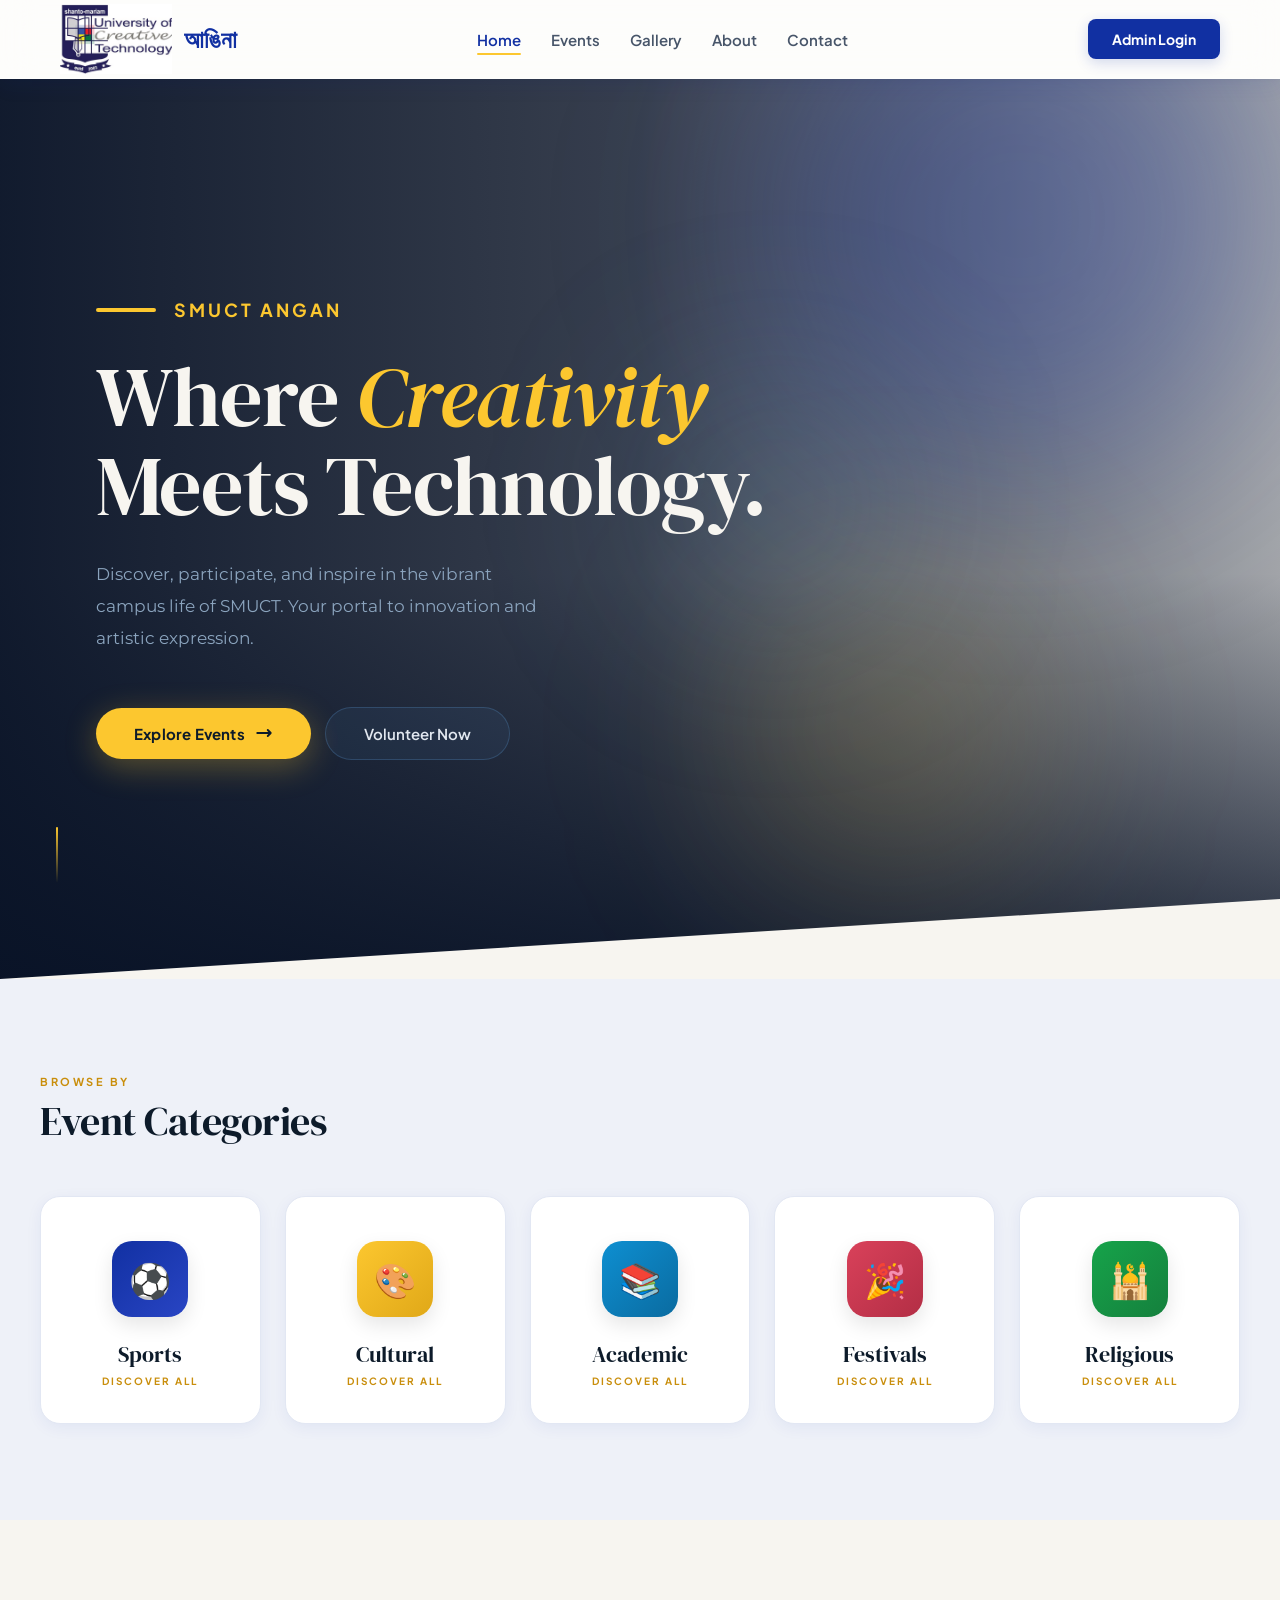
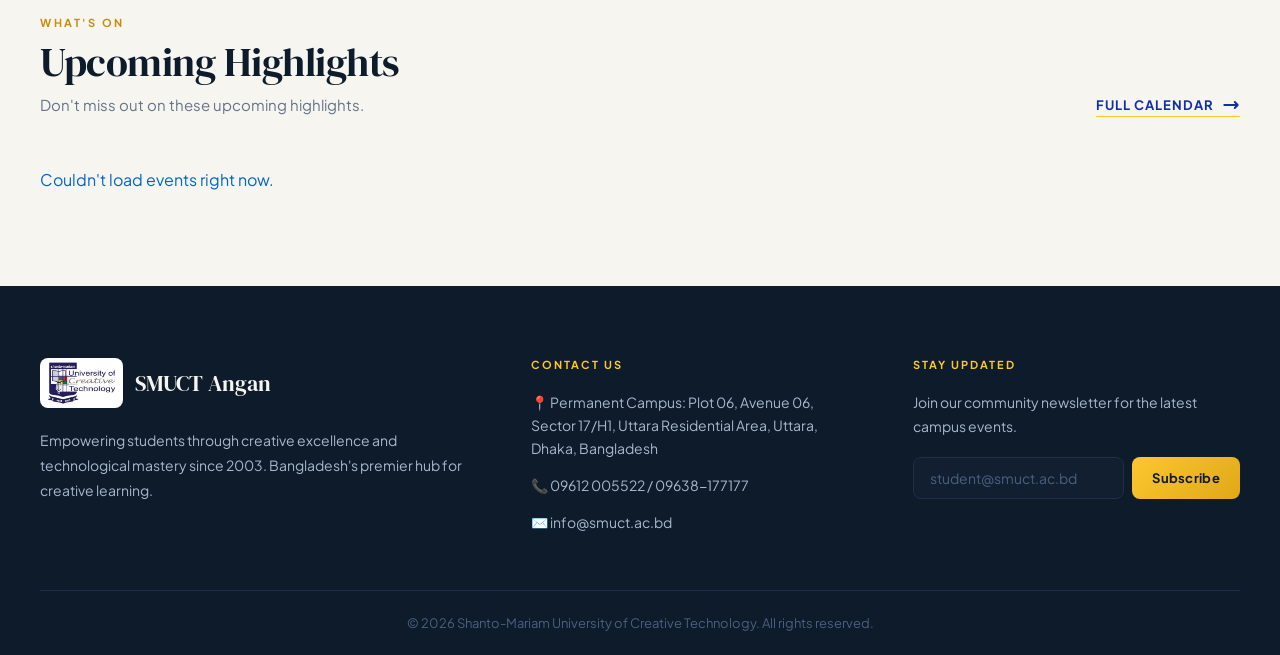
==== index.html @ e8508b2b "fix: harden admin API and clean up dead code" ====
<!DOCTYPE html>
<html lang="en">
<head>
    <meta charset="UTF-8">
    <meta name="viewport" content="width=device-width, initial-scale=1.0">
    <title>SMUCT Angan</title>
    <link href="https://fonts.googleapis.com/css2?family=DM+Serif+Display:ital@0;1&family=Plus+Jakarta+Sans:wght@300;400;500;600;700;800&family=Montserrat:wght@400;500;600&display=swap" rel="stylesheet">
    <link rel="stylesheet" href="css/style.css">
    <link rel="stylesheet" href="css/index.css">
</head>
<body>

    <!-- Navbar -->
    <header class="navbar">
        <div class="navbar-container">
            <a href="index.html" class="navbar-logo">
                <img src="images/smuct-logo.png" alt="SMUCT Angan" class="navbar-logo-img">
                <span class="navbar-logo-text">আঙিনা</span>
            </a>
            <nav class="navbar-links">
                <a href="index.html" class="active">Home</a>
                <a href="events.html">Events</a>
                <a href="gallery.html">Gallery</a>
                <a href="about.html">About</a>
                <a href="contact.html">Contact</a>
            </nav>
            <a href="login.html" class="navbar-btn">Admin Login</a>
        </div>
    </header>

    <!-- Hero -->
    <section class="hero">
        <div class="hero-bg"></div>
        <div class="hero-overlay"></div>
        <div class="hero-orb hero-orb-1"></div>
        <div class="hero-orb hero-orb-2"></div>
        <div class="hero-orb hero-orb-3"></div>
        <div class="hero-content">
            <div class="hero-rule"></div>
            <h1 class="hero-title">
                Where <em class="hero-highlight">Creativity</em><br>Meets Technology.
            </h1>
            <p class="hero-subtitle">Discover, participate, and inspire in the vibrant campus life of SMUCT. Your portal to innovation and artistic expression.</p>
            <div class="hero-buttons">
                <a href="events.html" class="hero-btn-primary">
                    Explore Events
                    <svg width="18" height="18" fill="none" stroke="currentColor" viewBox="0 0 24 24"><path d="M17 8l4 4m0 0l-4 4m4-4H3" stroke-width="2.5" stroke-linecap="round" stroke-linejoin="round"/></svg>
                </a>
                <a href="volunteer.html" class="hero-btn-secondary">Volunteer Now</a>
            </div>
        </div>
        <div class="hero-scroll">
            <div class="hero-scroll-line"></div>
        </div>
        <div class="hero-cut"></div>
    </section>

    <!-- Categories -->
    <section class="categories">
        <div class="section-container">
            <div class="section-header">
                <p class="section-eyebrow">Browse By</p>
                <h2 class="section-title-left">Event Categories</h2>
            </div>
            <div class="categories-grid">

                <a href="events.html" class="category-card">
                    <div class="category-icon icon-sports">⚽</div>
                    <h3>Sports</h3>
                    <p>Discover all</p>
                </a>

                <a href="events.html" class="category-card">
                    <div class="category-icon icon-cultural">🎨</div>
                    <h3>Cultural</h3>
                    <p>Discover all</p>
                </a>

                <a href="events.html" class="category-card">
                    <div class="category-icon icon-academic">📚</div>
                    <h3>Academic</h3>
                    <p>Discover all</p>
                </a>

                <a href="events.html" class="category-card">
                    <div class="category-icon icon-festivals">🎉</div>
                    <h3>Festivals</h3>
                    <p>Discover all</p>
                </a>

                <a href="events.html" class="category-card">
                    <div class="category-icon icon-religious">🕌</div>
                    <h3>Religious</h3>
                    <p>Discover all</p>
                </a>

            </div>
        </div>
    </section>

    <!-- Events Preview -->
    <section class="events-preview">
        <div class="section-container">
            <div class="events-preview-header">
                <div>
                    <p class="section-eyebrow">What's On</p>
                    <h2 class="section-title-left">Upcoming Highlights</h2>
                    <p class="section-subtitle-left">Don't miss out on these upcoming highlights.</p>
                </div>
                <a href="events.html" class="full-calendar-link">
                    Full Calendar
                    <svg width="18" height="18" fill="none" stroke="currentColor" viewBox="0 0 24 24">
                        <path d="M17 8l4 4m0 0l-4 4m4-4H3" stroke-width="2.5" stroke-linecap="round" stroke-linejoin="round"/>
                    </svg>
                </a>
            </div>

            <div class="events-grid" id="events-preview-grid"><p style="grid-column:1/-1;">Loading events…</p></div>
        </div>
    </section>

    <!-- Footer -->
    <footer class="footer">
        <div class="footer-container">

            <div class="footer-brand">
                <div class="footer-logo-wrap">
                    <img src="images/smuct-logo.png" alt="SMUCT" class="footer-logo-img">
                    <span class="footer-logo-text">SMUCT Angan</span>
                </div>
                <p class="footer-tagline">Empowering students through creative excellence and technological mastery since 2003. Bangladesh's premier hub for creative learning.</p>
            </div>

            <div class="footer-contact">
                <h4>Contact Us</h4>
                <ul>
                    <li>📍 Permanent Campus: Plot 06, Avenue 06, Sector 17/H1, Uttara Residential Area, Uttara, Dhaka, Bangladesh</li>
                    <li>📞 09612 005522 / 09638-177177</li>
                    <li>✉️ info@smuct.ac.bd</li>
                </ul>
            </div>

            <div class="footer-newsletter">
                <h4>Stay Updated</h4>
                <p>Join our community newsletter for the latest campus events.</p>
                <div class="newsletter-form">
                    <input type="email" id="newsletter-email" placeholder="student@smuct.ac.bd">
                    <button onclick="handleNewsletter()">Subscribe</button>
                </div>
                <p id="newsletter-msg" style="font-size:13px; font-weight:600; margin-top:10px;"></p>
            </div>

        </div>
        <div class="footer-bottom">
            <p>&copy; 2026 Shanto-Mariam University of Creative Technology. All rights reserved.</p>
        </div>
    </footer>

    <script src="js/main.js"></script>
    <script>
    fetch('php/events/read.php')
        .then(res => res.json())
        .then(data => {
            var upcoming = data.filter(e => e.status === 'upcoming').slice(0, 3);
            document.getElementById('events-preview-grid').innerHTML = upcoming.map(e => `
                <div class="event-card">
                    <div class="event-card-img">
                        <img src="${e.image_url || 'images/1.jpg'}" alt="${e.title}">
                        <span class="event-badge badge-${e.category}">${e.category}</span>
                    </div>
                    <div class="event-card-body">
                        <p class="event-date">📅 ${e.event_date}</p>
                        <h3 class="event-title">${e.title}</h3>
                        <p class="event-desc">${e.description || ''}</p>
                        <a href="details.html?id=${e.id}" class="event-btn">View Details</a>
                    </div>
                </div>
            `).join('');
        })
        .catch(() => {
            document.getElementById('events-preview-grid').innerHTML = '<p style="grid-column:1/-1;">Couldn\'t load events right now.</p>';
        });
    </script>
</body>
</html>
---- css/style.css ----
/* ===== HERO ===== */

@keyframes heroFadeUp {
    from { opacity: 0; transform: translateY(32px); }
    to   { opacity: 1; transform: translateY(0); }
}

@keyframes orbFloat {
    0%, 100% { transform: translateY(0) scale(1); }
    50%       { transform: translateY(-30px) scale(1.05); }
}

@keyframes scrollPulse {
    0%, 100% { transform: scaleY(1); opacity: 0.4; }
    50%       { transform: scaleY(0.35); opacity: 1; }
}

.hero {
    position: relative;
    height: 100vh;
    min-height: 700px;
    display: flex;
    align-items: center;
    overflow: hidden;
}

.hero-bg {
    position: absolute;
    inset: 0;
    background-image: url('../images/8.JPG');
    background-size: cover;
    background-position: center;
    transform: scale(1.06);
    z-index: 0;
}

.hero-overlay {
    position: absolute;
    inset: 0;
    background:
        linear-gradient(to right, rgba(8, 18, 38, 0.96) 0%, rgba(8, 18, 38, 0.80) 50%, rgba(8, 18, 38, 0.35) 100%),
        linear-gradient(to top, rgba(8, 18, 38, 0.85) 0%, transparent 45%);
    z-index: 1;
}

.hero-orb {
    position: absolute;
    border-radius: 50%;
    filter: blur(100px);
    z-index: 2;
    pointer-events: none;
    animation: orbFloat 10s ease-in-out infinite;
}

.hero-orb-1 {
    width: 520px;
    height: 520px;
    background: rgba(17, 48, 162, 0.3);
    top: -120px;
    right: 0%;
    animation-delay: 0s;
}

.hero-orb-2 {
    width: 320px;
    height: 320px;
    background: rgba(252, 199, 47, 0.15);
    bottom: 10%;
    right: 18%;
    animation-delay: 3.5s;
}

.hero-orb-3 {
    width: 220px;
    height: 220px;
    background: rgba(91, 155, 213, 0.18);
    top: 35%;
    left: 52%;
    animation-delay: 6s;
}

.hero-content {
    position: relative;
    z-index: 10;
    width: 100%;
    max-width: 1200px;
    margin: 0 auto;
    padding: 0 56px;
    color: #ffffff;
}

.hero-rule {
    display: flex;
    align-items: center;
    gap: 18px;
    margin-bottom: 32px;
    animation: heroFadeUp 0.5s ease both;
    animation-delay: 0.05s;
}

.hero-rule::before {
    content: '';
    display: block;
    width: 60px;
    height: 4px;
    background: #FCC72F;
    border-radius: 2px;
}

.hero-rule::after {
    content: 'SMUCT ANGAN';
    font-size: 18px;
    font-weight: 700;
    color: #FCC72F;
    letter-spacing: 3px;
    text-transform: uppercase;
}

.hero-title {
    font-family: 'DM Serif Display', serif;
    font-size: 84px;
    font-weight: 400;
    line-height: 1.05;
    letter-spacing: -1px;
    margin-bottom: 28px;
    max-width: 760px;
    animation: heroFadeUp 0.6s ease both;
    animation-delay: 0.15s;
    color: #f7f5f0;
}

.hero-highlight {
    font-style: italic;
    color: #FCC72F;
}

.hero-subtitle {
    font-family: 'Montserrat', sans-serif;
    font-size: 17px;
    color: #8ba4be;
    margin-bottom: 52px;
    font-weight: 400;
    max-width: 460px;
    line-height: 1.9;
    animation: heroFadeUp 0.6s ease both;
    animation-delay: 0.3s;
}

.hero-buttons {
    display: flex;
    gap: 14px;
    flex-wrap: wrap;
    align-items: center;
    animation: heroFadeUp 0.6s ease both;
    animation-delay: 0.45s;
}

.hero-btn-primary {
    display: inline-flex;
    align-items: center;
    gap: 10px;
    background: linear-gradient(135deg, #FCC72F 0%, #FCC72F 100%);
    color: #0d1b2a;
    padding: 16px 38px;
    border-radius: 999px;
    font-size: 15px;
    font-weight: 700;
    letter-spacing: 0.2px;
    transition: all 0.25s ease;
    box-shadow: 0 8px 32px rgba(252, 199, 47, 0.3);
}

.hero-btn-primary:hover {
    transform: translateY(-3px);
    box-shadow: 0 16px 48px rgba(252, 199, 47, 0.45);
}

.hero-btn-secondary {
    display: inline-flex;
    align-items: center;
    background: rgba(91, 155, 213, 0.08);
    color: #e2e8f0;
    padding: 16px 38px;
    border-radius: 999px;
    font-size: 15px;
    font-weight: 600;
    border: 1px solid rgba(91, 155, 213, 0.25);
    backdrop-filter: blur(12px);
    transition: all 0.25s ease;
}

.hero-btn-secondary:hover {
    background: rgba(91, 155, 213, 0.15);
    border-color: rgba(91, 155, 213, 0.45);
    transform: translateY(-3px);
    color: #ffffff;
}

.hero-scroll {
    position: absolute;
    bottom: 96px;
    left: 56px;
    z-index: 10;
}

.hero-scroll-line {
    width: 1.5px;
    height: 56px;
    background: linear-gradient(to bottom, #FCC72F, transparent);
    border-radius: 2px;
    animation: scrollPulse 2.2s ease-in-out infinite;
    transform-origin: top;
}

.hero-cut {
    position: absolute;
    bottom: 0;
    left: 0;
    right: 0;
    height: 80px;
    background-color: #f7f5f0;
    clip-path: polygon(0 100%, 100% 100%, 100% 0);
    z-index: 10;
}
---- css/index.css ----
/* ===== BASE ===== */

* {
    margin: 0;
    padding: 0;
    box-sizing: border-box;
}

body {
    font-family: 'Plus Jakarta Sans', sans-serif;
    background-color: #f7f5f0;
    color: #0164ce;
}

a {
    text-decoration: none;
    color: inherit;
}

img {
    max-width: 100%;
    display: block;
}


/* ===== NAVBAR ===== */

.navbar {
    position: sticky;
    top: 0;
    z-index: 1000;
    background: rgba(255, 255, 255, 0.75);
    backdrop-filter: blur(16px);
    -webkit-backdrop-filter: blur(16px);
    border-bottom: 1px solid rgba(255, 255, 255, 0.35);
    box-shadow:
        0 6px 20px rgba(17, 48, 162, 0.08),
        0 2px 6px rgba(0, 0, 0, 0.03);
    transition: all 0.3s ease;
}

.navbar-container {
    max-width: 1200px;
    margin: 0 auto;
    padding: 0 20px;
    min-height: 78px;
    display: flex;
    align-items: center;
    justify-content: space-between;
}

.navbar-logo {
    display: flex;
    align-items: center;
    gap: 12px;
}

.navbar-logo-img {
    height: 70px;
    width: auto;
    object-fit: contain;
    transition: transform 0.3s ease;
}

.navbar-logo:hover .navbar-logo-img {
    transform: scale(1.03);
}

.navbar-logo-text {
    font-family: 'DM Serif Display', serif;
    font-size: 24px;
    font-weight: 700;
    color: #1130A2;
    letter-spacing: 0.4px;
    white-space: nowrap;
}

.navbar-links {
    display: flex;
    align-items: center;
    gap: 30px;
}

.navbar-links a {
    position: relative;
    font-size: 15px;
    font-weight: 600;
    color: #475569;
    transition: color 0.25s ease;
}

.navbar-links a:hover,
.navbar-links a.active {
    color: #1130A2;
}

.navbar-links a::after {
    content: '';
    position: absolute;
    left: 50%;
    bottom: -6px;
    width: 0;
    height: 2px;
    background: #FCC72F;
    border-radius: 10px;
    transform: translateX(-50%);
    transition: width 0.3s ease;
}

.navbar-links a:hover::after,
.navbar-links a.active::after {
    width: 100%;
}

.navbar-btn {
    display: inline-flex;
    align-items: center;
    justify-content: center;
    padding: 11px 24px;
    background: #1130A2;
    color: #ffffff;
    border-radius: 8px;
    font-size: 14px;
    font-weight: 700;
    box-shadow: 0 4px 14px rgba(17, 48, 162, 0.18);
    transition: all 0.3s ease;
}

.navbar-btn:hover {
    background: #FCC72F;
    color: #0f172a;
    transform: translateY(-2px);
    box-shadow: 0 8px 18px rgba(252, 199, 47, 0.3);
}

@media (max-width: 768px) {
    .navbar-container {
        min-height: 70px;
        padding: 0 15px;
    }
    .navbar-logo-img { height: 58px; }
    .navbar-logo-text { font-size: 20px; }
    .navbar-links { gap: 20px; }
    .navbar-links a { font-size: 14px; }
    .navbar-btn { padding: 10px 18px; font-size: 13px; }
}


/* ===== SHARED LAYOUT ===== */

.section-container {
    max-width: 1200px;
    margin: 0 auto;
}

.section-eyebrow {
    font-size: 11px;
    font-weight: 700;
    color: #c98e0c;
    text-transform: uppercase;
    letter-spacing: 2.5px;
    margin-bottom: 10px;
}

.section-header {
    margin-bottom: 52px;
}

.section-title-left {
    font-family: 'DM Serif Display', serif;
    font-size: 40px;
    font-weight: 400;
    color: #0d1b2a;
    letter-spacing: -0.5px;
    line-height: 1.15;
}

.section-subtitle-left {
    font-size: 15px;
    color: #64748b;
    margin-top: 8px;
    line-height: 1.6;
}


/* ===== CATEGORIES ===== */

.categories {
    padding: 96px 32px;
    background-color: #eef1f8;
}

.categories-grid {
    display: grid;
    grid-template-columns: repeat(5, 1fr);
    gap: 24px;
}

.category-card {
    position: relative;
    background: #ffffff;
    padding: 44px 24px 36px;
    border-radius: 20px;
    border: 1.5px solid #e2e7f3;
    box-shadow: 0 4px 16px rgba(17, 48, 162, 0.06);
    display: flex;
    flex-direction: column;
    align-items: center;
    text-align: center;
    cursor: pointer;
    color: inherit;
    transition: all 0.4s ease;
    z-index: 0;
}

/* Gradient glow border */
.category-card::before {
    content: '';
    position: absolute;
    inset: -2px;
    border-radius: 22px;
    background: #FCC72F;
    z-index: -1;
    opacity: 0;
    transition: opacity 0.4s ease;
}

.category-card:hover {
    border-color: transparent;
    background: rgba(225, 232, 248, 0.55);
    backdrop-filter: blur(20px);
    -webkit-backdrop-filter: blur(20px);
    box-shadow:
        0 20px 60px rgba(17, 48, 162, 0.22),
        0 4px 20px rgba(17, 48, 162, 0.1),
        inset 0 1px 0 rgba(255, 255, 255, 0.85);
    transform: translateY(-10px);
}

.category-card:hover h3 {
    color: #0d1b2a;
}

.category-card:hover p {
    color: #c98e0c;
}

.category-card:hover::before {
    opacity: 1;
}

.category-icon {
    width: 76px;
    height: 76px;
    border-radius: 20px;
    display: flex;
    align-items: center;
    justify-content: center;
    font-size: 34px;
    margin-bottom: 22px;
    transition: transform 0.35s ease, box-shadow 0.35s ease;
    box-shadow: 0 8px 20px rgba(0, 0, 0, 0.1);
}

.icon-sports    { background: linear-gradient(135deg, #1130A2, #2945c4); }
.icon-cultural  { background: linear-gradient(135deg, #FCC72F, #e0a818); }
.icon-academic  { background: linear-gradient(135deg, #0e8fd1, #0a6ba0); }
.icon-festivals { background: linear-gradient(135deg, #d9415a, #b32e45); }
.icon-religious { background: linear-gradient(135deg, #16a34a, #15803d); }

.category-card:hover .category-icon {
    transform: scale(1.12) rotate(6deg);
    box-shadow: 0 16px 32px rgba(0, 0, 0, 0.18);
}

.category-card h3 {
    font-family: 'DM Serif Display', serif;
    font-size: 22px;
    font-weight: 400;
    color: #0d1b2a;
    margin-bottom: 6px;
    transition: color 0.25s ease;
}

.category-card:hover h3 {
    color: #1130A2;
}

.category-card p {
    font-size: 10px;
    color: #c98e0c;
    font-weight: 700;
    text-transform: uppercase;
    letter-spacing: 2px;
}


/* ===== EVENTS PREVIEW ===== */

.events-preview {
    padding: 96px 32px;
    background-color: #f7f5f0;
}

.events-preview-header {
    display: flex;
    justify-content: space-between;
    align-items: flex-end;
    margin-bottom: 52px;
}

.full-calendar-link {
    display: inline-flex;
    align-items: center;
    gap: 8px;
    font-size: 13px;
    font-weight: 700;
    color: #1130A2;
    text-transform: uppercase;
    letter-spacing: 1px;
    border-bottom: 1.5px solid #FCC72F;
    padding-bottom: 2px;
    transition: all 0.2s ease;
    white-space: nowrap;
}

.full-calendar-link svg {
    transition: transform 0.2s ease;
}

.full-calendar-link:hover {
    color: #c98e0c;
}

.full-calendar-link:hover svg {
    transform: translateX(4px);
}

.events-grid {
    display: grid;
    grid-template-columns: repeat(3, 1fr);
    gap: 28px;
}

.event-card {
    background-color: #ffffff;
    border-radius: 20px;
    overflow: hidden;
    border: 1px solid #e8e4da;
    box-shadow: 0 6px 20px rgba(13, 27, 42, 0.07);
    transition: transform 0.3s ease, box-shadow 0.3s ease;
    display: flex;
    flex-direction: column;
}

.event-card:hover {
    transform: translateY(-8px);
    box-shadow: 0 28px 52px rgba(17, 48, 162, 0.16);
    border-color: #1130A2;
}

.event-card-img {
    position: relative;
    height: 218px;
    overflow: hidden;
}

.event-card-img img {
    width: 100%;
    height: 100%;
    object-fit: cover;
    transition: transform 0.6s ease;
}

.event-card:hover .event-card-img img {
    transform: scale(1.07);
}

.event-badge {
    position: absolute;
    top: 14px;
    left: 14px;
    color: #ffffff;
    font-size: 10px;
    font-weight: 700;
    padding: 6px 14px;
    border-radius: 999px;
    text-transform: uppercase;
    letter-spacing: 1.2px;
    box-shadow: 0 4px 12px rgba(0, 0, 0, 0.25);
}

.badge-cultural  { background: #FCC72F; color: #0d1b2a; }
.badge-religious { background: #1130A2; color: #ffffff; }

.event-card-body {
    padding: 28px;
    display: flex;
    flex-direction: column;
    flex-grow: 1;
}

.event-date {
    font-size: 11px;
    font-weight: 700;
    color: #c98e0c;
    text-transform: uppercase;
    letter-spacing: 1px;
    margin-bottom: 10px;
}

.event-title {
    font-family: 'DM Serif Display', serif;
    font-size: 22px;
    font-weight: 400;
    color: #0d1b2a;
    margin-bottom: 12px;
    line-height: 1.3;
}

.event-desc {
    font-size: 14px;
    color: #64748b;
    line-height: 1.75;
    margin-bottom: 24px;
    flex-grow: 1;
    display: -webkit-box;
    -webkit-line-clamp: 3;
    line-clamp: 3;
    -webkit-box-orient: vertical;
    overflow: hidden;
}

.event-btn {
    display: block;
    width: 100%;
    text-align: center;
    background-color: #eef1f8;
    border: 1.5px solid #dbe2f3;
    color: #1130A2;
    padding: 13px 20px;
    border-radius: 10px;
    font-size: 13px;
    font-weight: 700;
    letter-spacing: 0.3px;
    transition: all 0.2s ease;
}

.event-btn:hover {
    background-color: #1130A2;
    border-color: #1130A2;
    color: #ffffff;
}


/* ===== FOOTER ===== */

.footer {
    background-color: #0d1b2a;
    color: #cbd5e1;
    padding: 72px 32px 0;
}

.footer-container {
    max-width: 1200px;
    margin: 0 auto;
    display: grid;
    grid-template-columns: 2fr 1.5fr 1.5fr;
    gap: 56px;
    padding-bottom: 56px;
    border-bottom: 1px solid #1a2e45;
}

.footer-logo-wrap {
    display: flex;
    align-items: center;
    gap: 12px;
    margin-bottom: 20px;
}

.footer-logo-img {
    height: 50px;
    width: auto;
    object-fit: contain;
    background: #ffffff;
    border-radius: 8px;
    padding: 4px 8px;
}

.footer-logo-text {
    font-family: 'DM Serif Display', serif;
    font-size: 22px;
    font-weight: 400;
    color: #f7f5f0;
}

.footer-tagline {
    font-size: 14px;
    line-height: 1.8;
    color: #a8b8cc;
}

.footer-contact h4,
.footer-newsletter h4 {
    font-size: 11px;
    font-weight: 700;
    color: #FCC72F;
    text-transform: uppercase;
    letter-spacing: 2px;
    margin-bottom: 20px;
}

.footer-contact ul {
    list-style: none;
    display: flex;
    flex-direction: column;
    gap: 14px;
}

.footer-contact ul li {
    font-size: 14px;
    color: #a8b8cc;
    line-height: 1.65;
}

.footer-newsletter p {
    font-size: 14px;
    color: #a8b8cc;
    margin-bottom: 18px;
    line-height: 1.7;
}

.newsletter-form {
    display: flex;
    gap: 8px;
}

.newsletter-form input {
    flex: 1;
    background-color: #111f30;
    border: 1px solid #1e3045;
    color: #f7f5f0;
    font-size: 14px;
    padding: 11px 16px;
    border-radius: 8px;
    outline: none;
    font-family: 'Plus Jakarta Sans', sans-serif;
    transition: border-color 0.2s ease;
}

.newsletter-form input::placeholder { color: #4a6080; }

.newsletter-form input:focus { border-color: #FCC72F; }

.newsletter-form button {
    background: linear-gradient(135deg, #FCC72F, #e0a818);
    color: #0d1b2a;
    font-size: 13px;
    font-weight: 700;
    padding: 11px 20px;
    border-radius: 8px;
    border: none;
    cursor: pointer;
    font-family: 'Plus Jakarta Sans', sans-serif;
    letter-spacing: 0.3px;
    transition: opacity 0.2s ease;
    white-space: nowrap;
}

.newsletter-form button:hover { opacity: 0.85; }

.footer-bottom {
    max-width: 1200px;
    margin: 0 auto;
    text-align: center;
    padding: 24px 0;
    font-size: 13px;
    color: #4a6080;
}
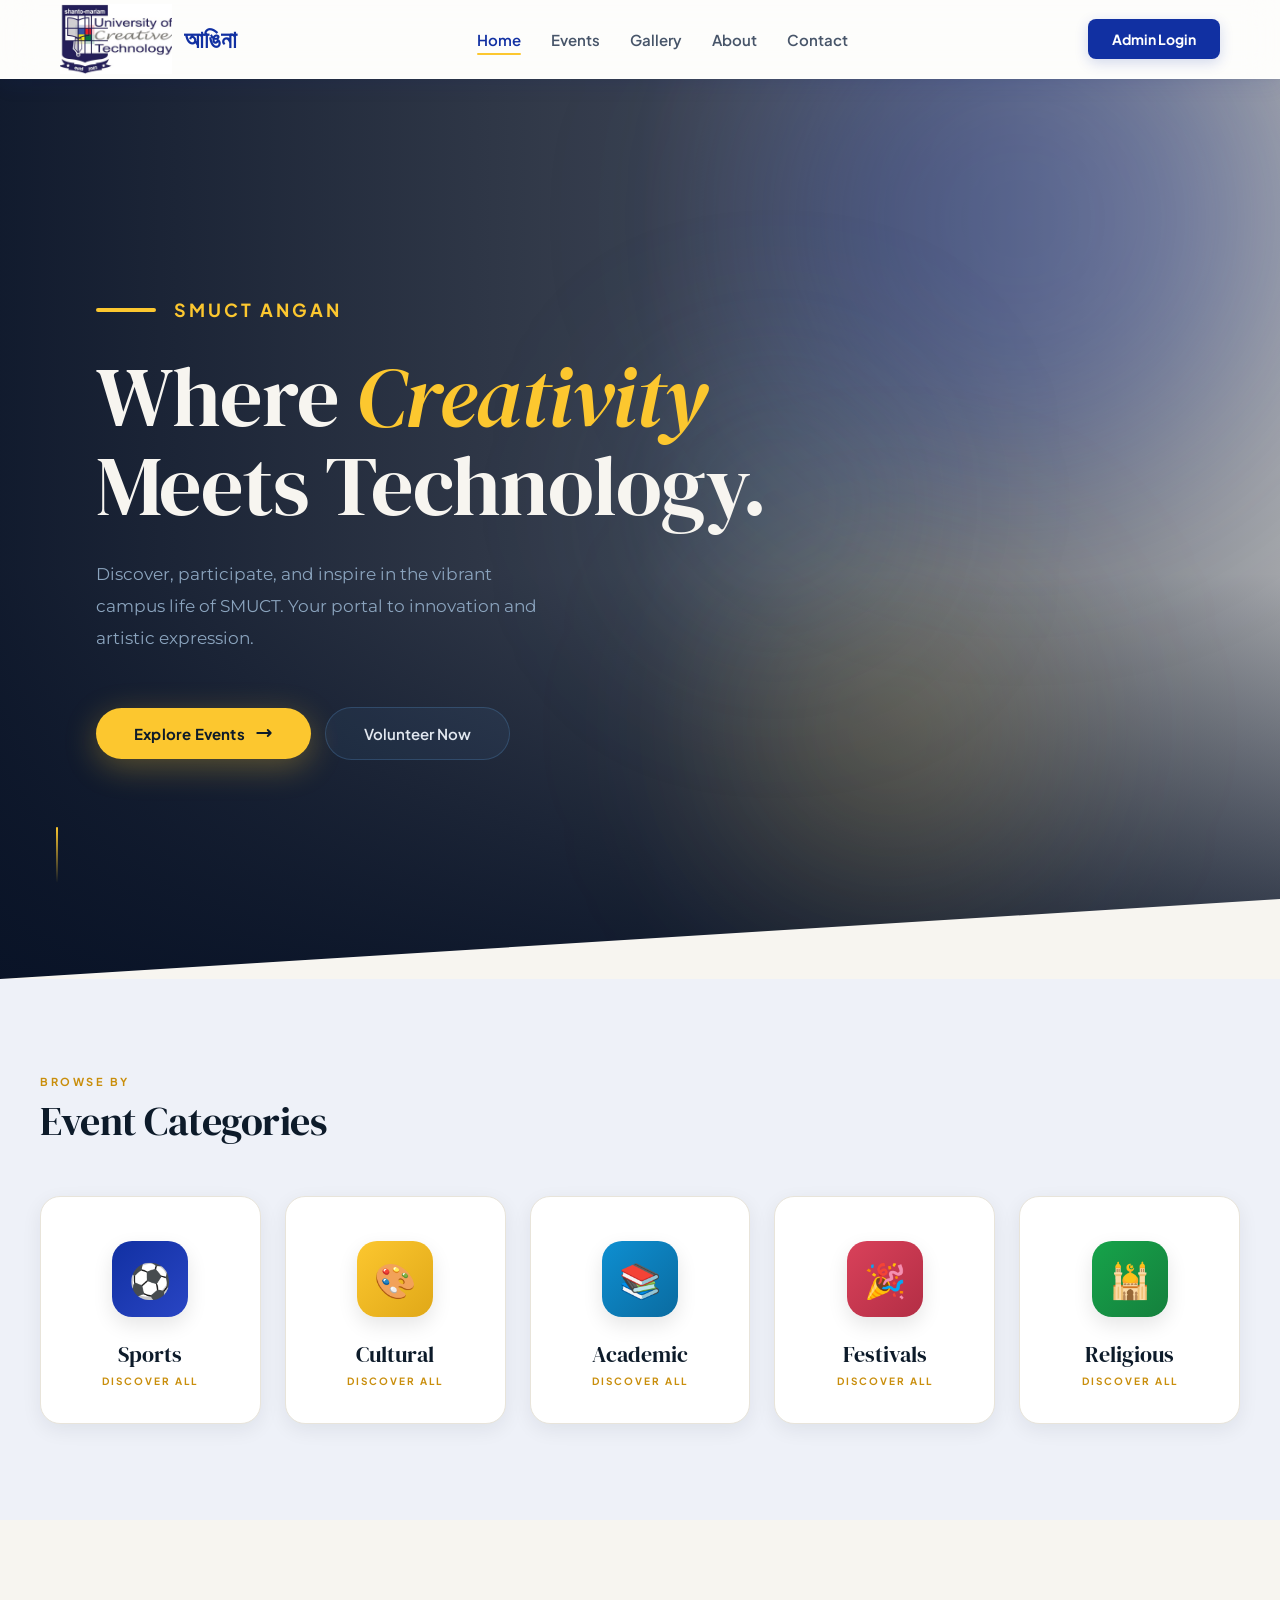
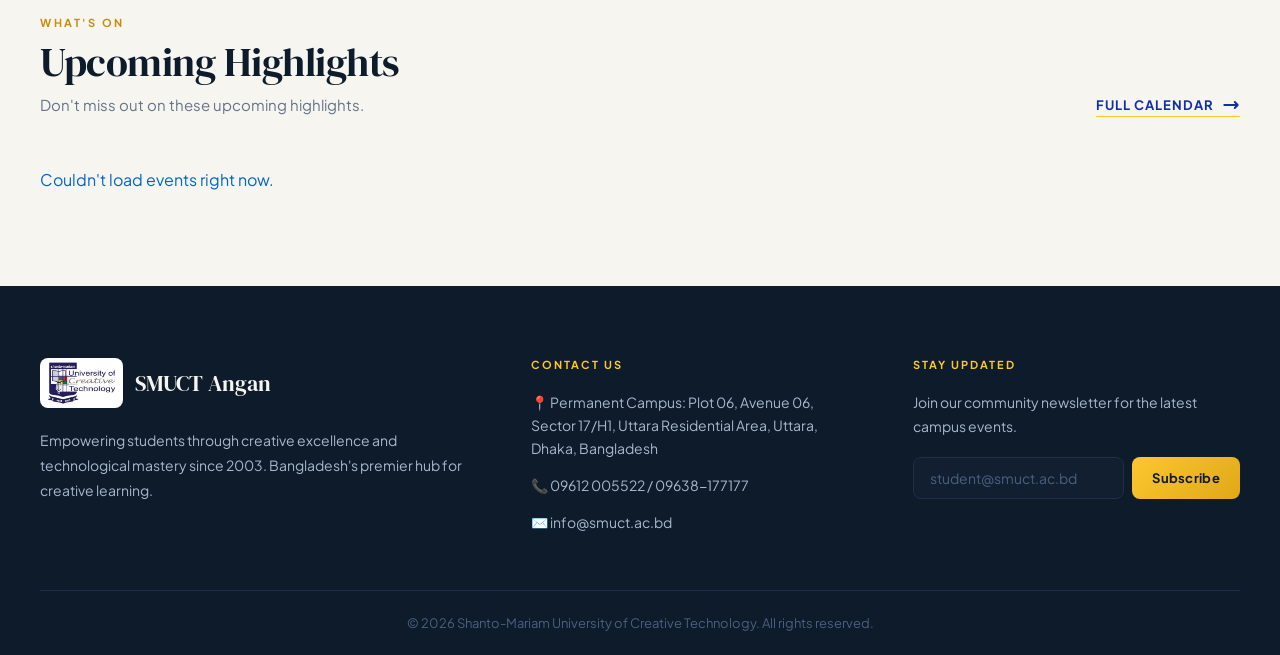
==== commit 3fbb1bf7: "feat: add scroll-reveal animation for cards using Intersection Observer" ====
--- a/index.html
+++ b/index.html
@@ -64,31 +64,31 @@
             </div>
             <div class="categories-grid">
 
-                <a href="events.html" class="category-card">
+                <a href="events.html" class="category-card reveal-on-scroll">
                     <div class="category-icon icon-sports">⚽</div>
                     <h3>Sports</h3>
                     <p>Discover all</p>
                 </a>
 
-                <a href="events.html" class="category-card">
+                <a href="events.html" class="category-card reveal-on-scroll">
                     <div class="category-icon icon-cultural">🎨</div>
                     <h3>Cultural</h3>
                     <p>Discover all</p>
                 </a>
 
-                <a href="events.html" class="category-card">
+                <a href="events.html" class="category-card reveal-on-scroll">
                     <div class="category-icon icon-academic">📚</div>
                     <h3>Academic</h3>
                     <p>Discover all</p>
                 </a>
 
-                <a href="events.html" class="category-card">
+                <a href="events.html" class="category-card reveal-on-scroll">
                     <div class="category-icon icon-festivals">🎉</div>
                     <h3>Festivals</h3>
                     <p>Discover all</p>
                 </a>
 
-                <a href="events.html" class="category-card">
+                <a href="events.html" class="category-card reveal-on-scroll">
                     <div class="category-icon icon-religious">🕌</div>
                     <h3>Religious</h3>
                     <p>Discover all</p>
@@ -163,7 +163,7 @@
         .then(data => {
             var upcoming = data.filter(e => e.status === 'upcoming').slice(0, 3);
             document.getElementById('events-preview-grid').innerHTML = upcoming.map(e => `
-                <div class="event-card">
+                <div class="event-card reveal-on-scroll">
                     <div class="event-card-img">
                         <img src="${e.image_url || 'images/1.jpg'}" alt="${e.title}">
                         <span class="event-badge badge-${e.category}">${e.category}</span>
@@ -176,6 +176,7 @@
                     </div>
                 </div>
             `).join('');
+            window.initScrollReveal();
         })
         .catch(() => {
             document.getElementById('events-preview-grid').innerHTML = '<p style="grid-column:1/-1;">Couldn\'t load events right now.</p>';
--- a/css/style.css
+++ b/css/style.css
@@ -221,4 +221,14 @@
     background-color: #f7f5f0;
     clip-path: polygon(0 100%, 100% 100%, 100% 0);
     z-index: 10;
+}
+/* ===== Scroll-reveal ===== */
+.reveal-on-scroll {
+    opacity: 0;
+    transform: translateY(24px);
+    transition: opacity 0.6s ease, transform 0.6s ease;
+}
+.reveal-on-scroll.revealed {
+    opacity: 1;
+    transform: translateY(0);
 }
--- a/css/index.css
+++ b/css/index.css
@@ -201,8 +201,8 @@
     background: #ffffff;
     padding: 44px 24px 36px;
     border-radius: 20px;
-    border: 1.5px solid #e2e7f3;
-    box-shadow: 0 4px 16px rgba(17, 48, 162, 0.06);
+    border: 1px solid #e8e4da;
+    box-shadow: 0 6px 20px rgba(13, 27, 42, 0.07);
     display: flex;
     flex-direction: column;
     align-items: center;
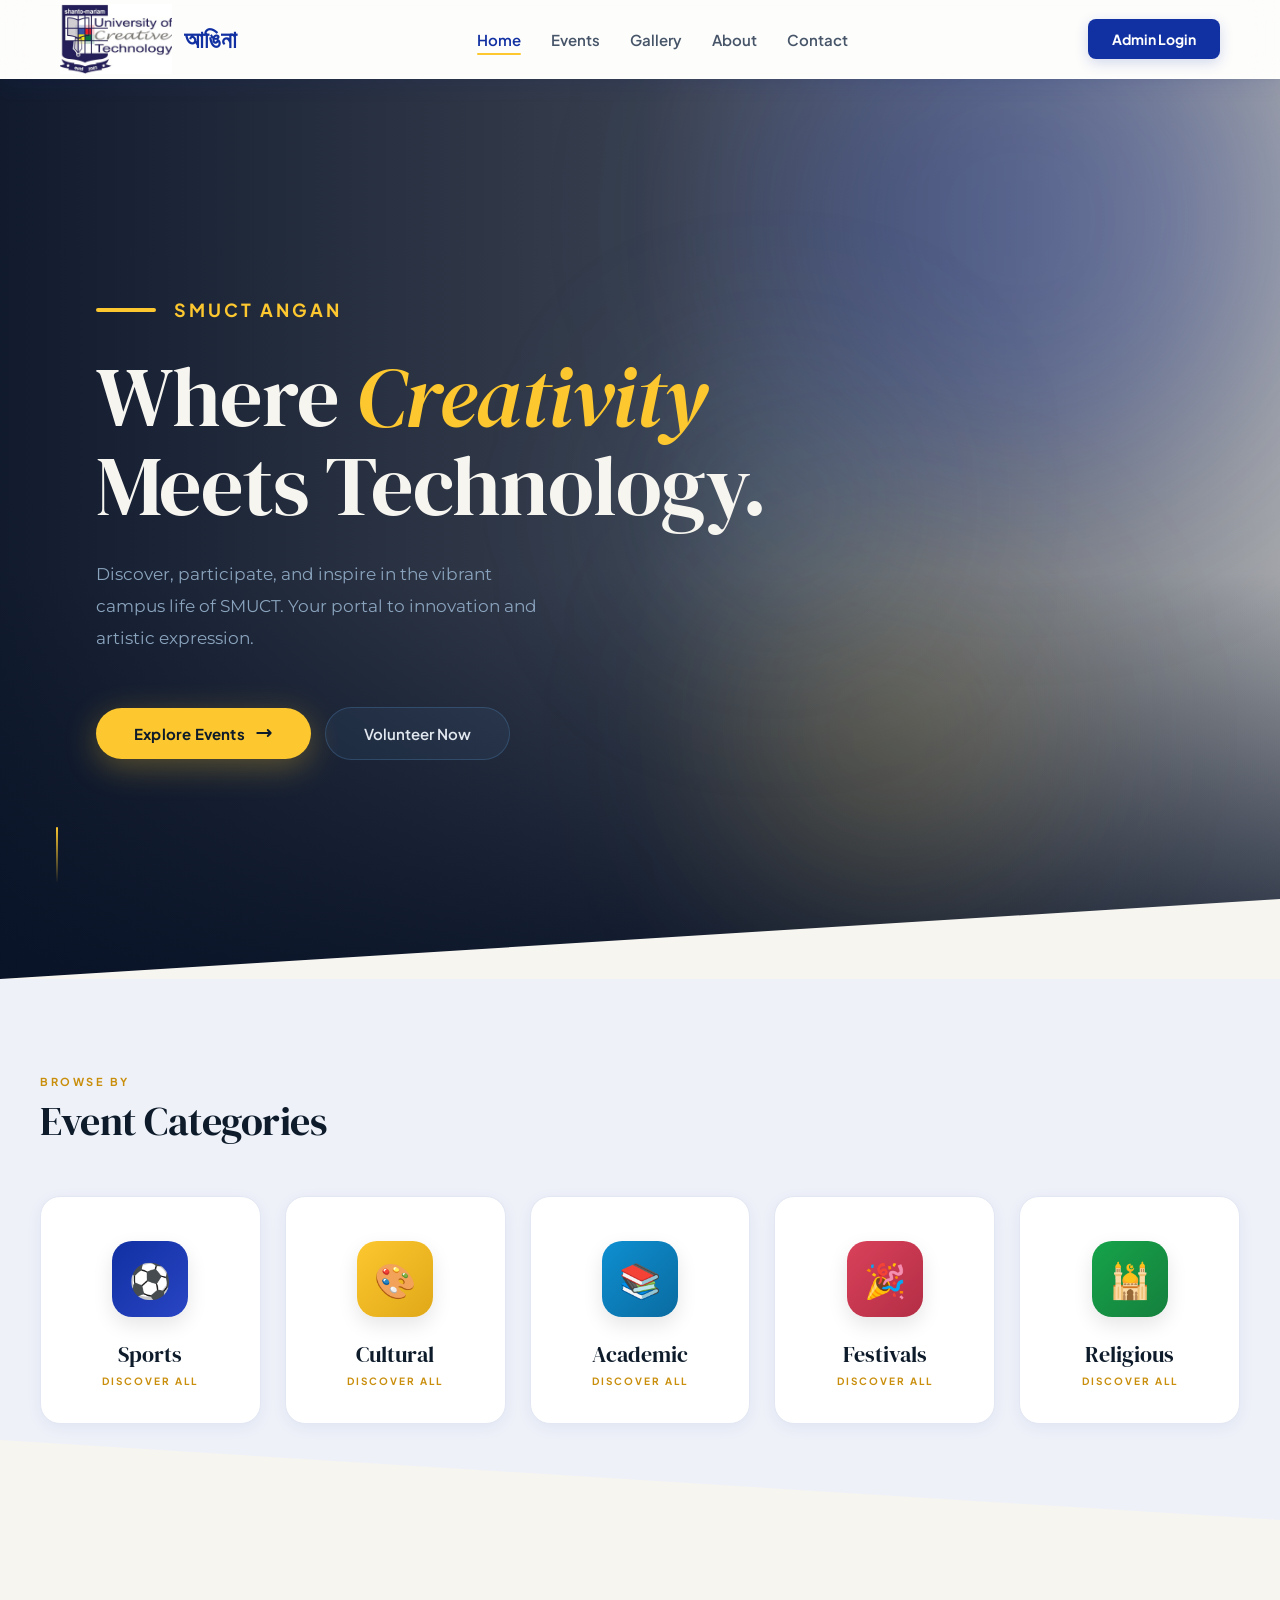
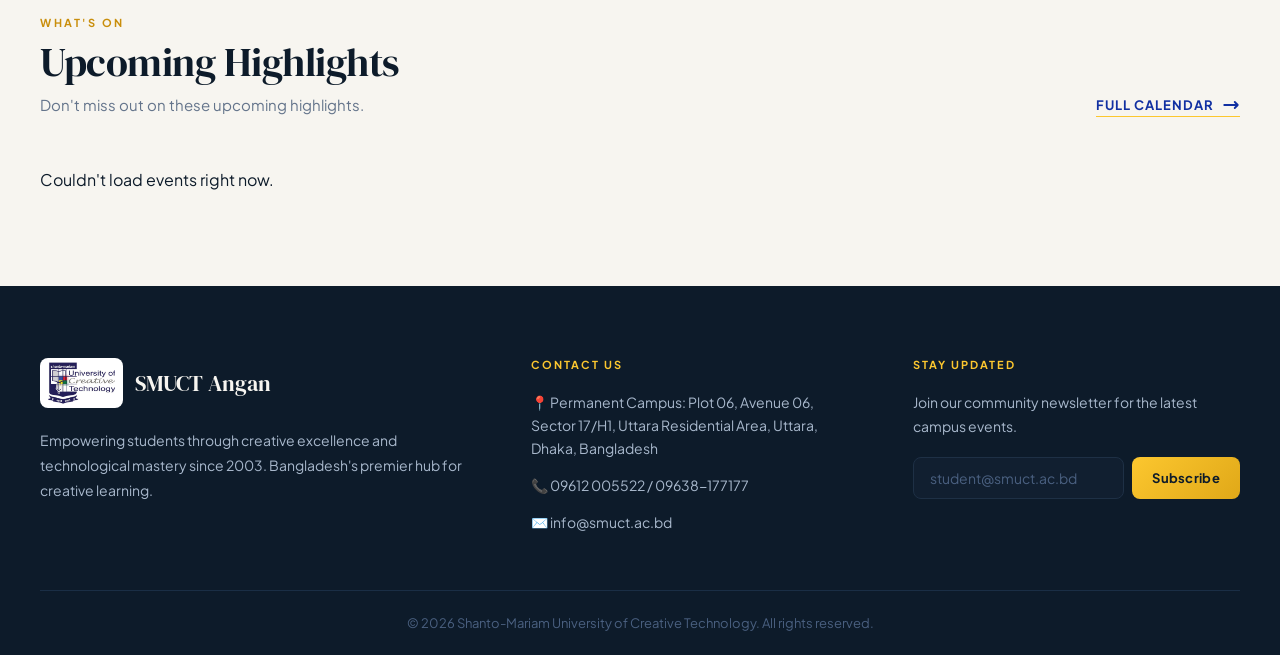
==== commit 71c36d4d: "feat: add diagonal section divider between categories and events preview, chore: audit mobile respon" ====
--- a/index.html
+++ b/index.html
@@ -96,9 +96,8 @@
 
             </div>
         </div>
+        <div class="categories-cut"></div>
     </section>
-
-    <!-- Events Preview -->
     <section class="events-preview">
         <div class="section-container">
             <div class="events-preview-header">
@@ -158,6 +157,7 @@
 
     <script src="js/main.js"></script>
     <script>
+    document.getElementById('events-preview-grid').innerHTML = window.renderSkeletons(3);
     fetch('php/events/read.php')
         .then(res => res.json())
         .then(data => {
@@ -165,7 +165,7 @@
             document.getElementById('events-preview-grid').innerHTML = upcoming.map(e => `
                 <div class="event-card reveal-on-scroll">
                     <div class="event-card-img">
-                        <img src="${e.image_url || 'images/1.jpg'}" alt="${e.title}">
+                        <img src="${e.image_url || 'images/1.jpg'}" alt="${e.title}" loading="lazy" class="fade-img" onload="this.classList.add('loaded')">
                         <span class="event-badge badge-${e.category}">${e.category}</span>
                     </div>
                     <div class="event-card-body">
--- a/css/style.css
+++ b/css/style.css
@@ -231,4 +231,33 @@
 .reveal-on-scroll.revealed {
     opacity: 1;
     transform: translateY(0);
-}+}
+
+/* ===== Image fade-in on load ===== */
+.fade-img {
+    opacity: 0;
+    transition: opacity 0.4s ease;
+}
+.fade-img.loaded {
+    opacity: 1;
+}
+
+/* ===== Skeleton loading shimmer ===== */
+.skeleton-card {
+    border-radius: 20px;
+    overflow: hidden;
+    background: #eef1f8;
+    height: 260px;
+    position: relative;
+}
+.skeleton-card::after {
+    content: "";
+    position: absolute;
+    inset: 0;
+    background: linear-gradient(90deg, transparent, rgba(255,255,255,0.6), transparent);
+    transform: translateX(-100%);
+    animation: skeleton-shimmer 1.4s infinite;
+}
+@keyframes skeleton-shimmer {
+    100% { transform: translateX(100%); }
+}
--- a/css/index.css
+++ b/css/index.css
@@ -9,7 +9,7 @@
 body {
     font-family: 'Plus Jakarta Sans', sans-serif;
     background-color: #f7f5f0;
-    color: #0164ce;
+    color: #0d1b2a;
 }
 
 a {
@@ -188,6 +188,17 @@
 .categories {
     padding: 96px 32px;
     background-color: #eef1f8;
+    position: relative;
+}
+
+.categories-cut {
+    position: absolute;
+    bottom: 0;
+    left: 0;
+    right: 0;
+    height: 80px;
+    background-color: #f7f5f0;
+    clip-path: polygon(0 100%, 100% 100%, 0 0);
 }
 
 .categories-grid {
@@ -201,8 +212,8 @@
     background: #ffffff;
     padding: 44px 24px 36px;
     border-radius: 20px;
-    border: 1px solid #e8e4da;
-    box-shadow: 0 6px 20px rgba(13, 27, 42, 0.07);
+    border: 1.5px solid #e2e7f3;
+    box-shadow: 0 4px 16px rgba(17, 48, 162, 0.06);
     display: flex;
     flex-direction: column;
     align-items: center;
